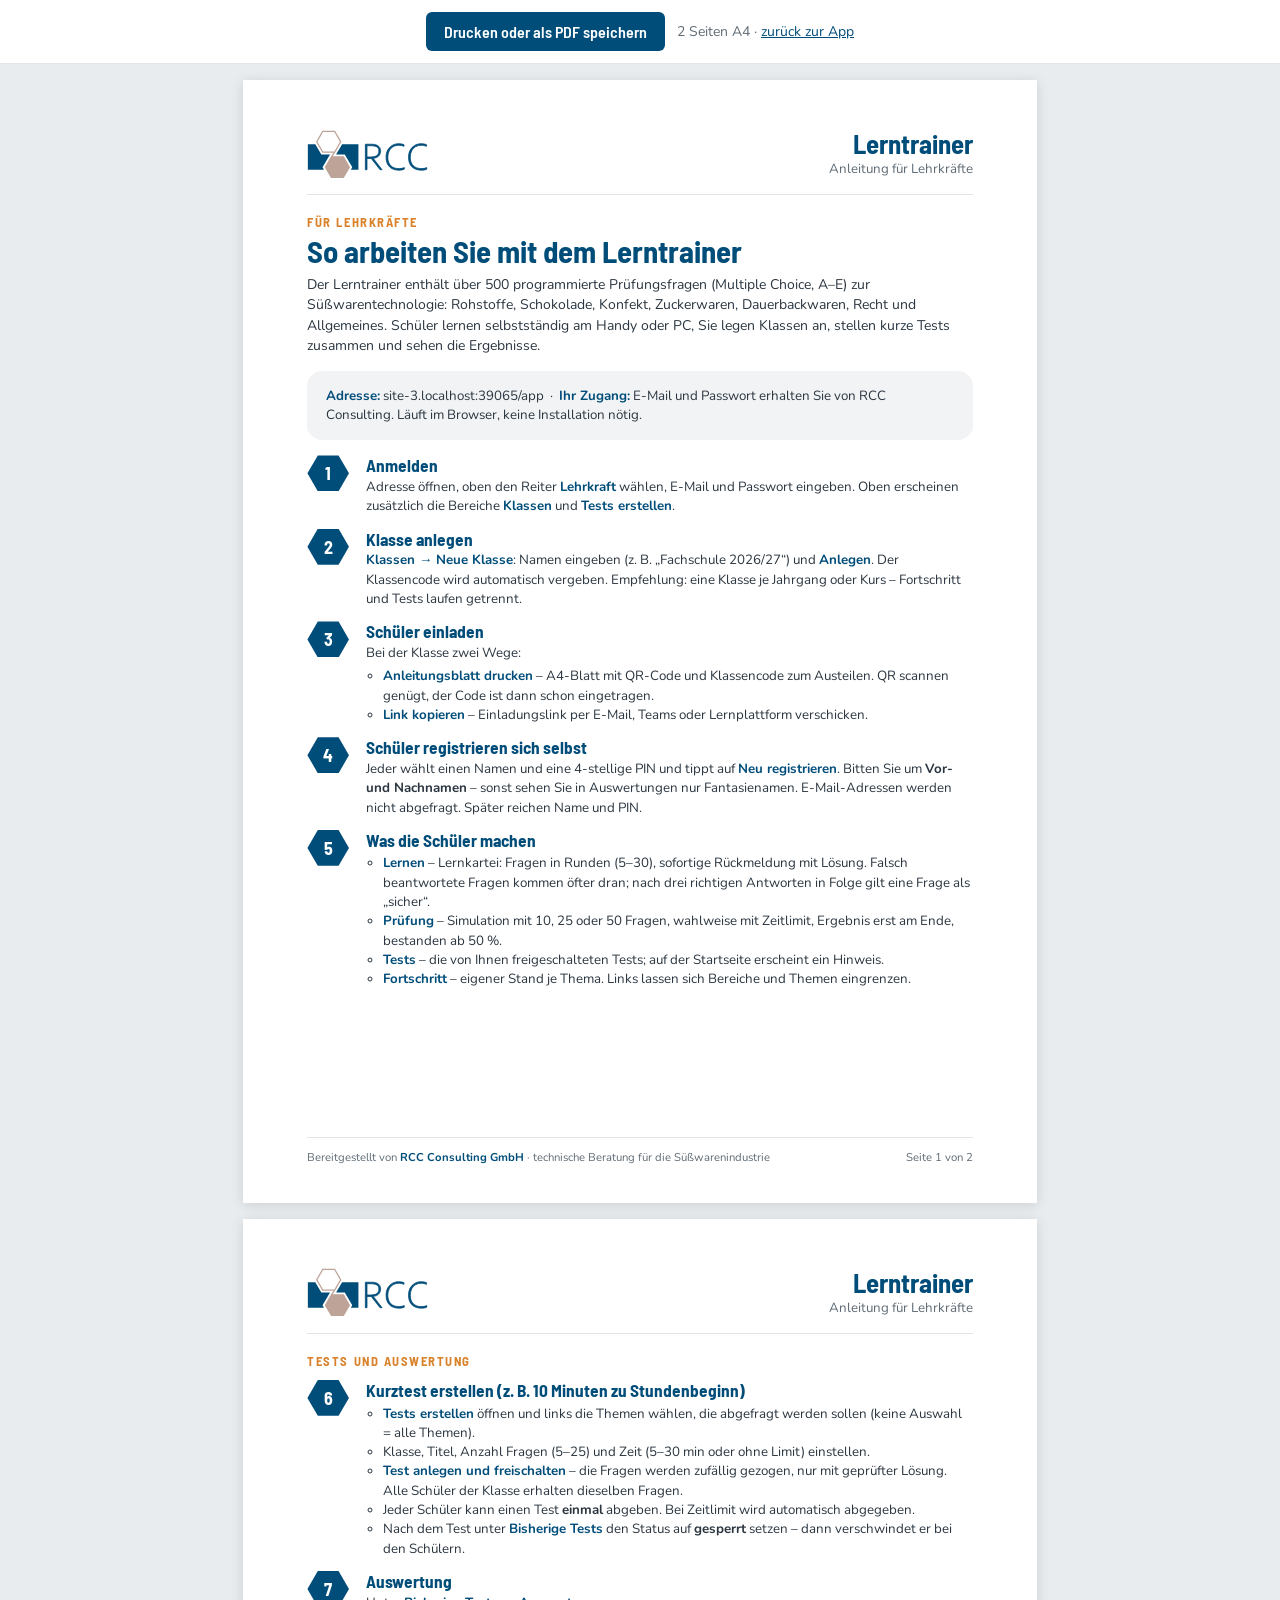
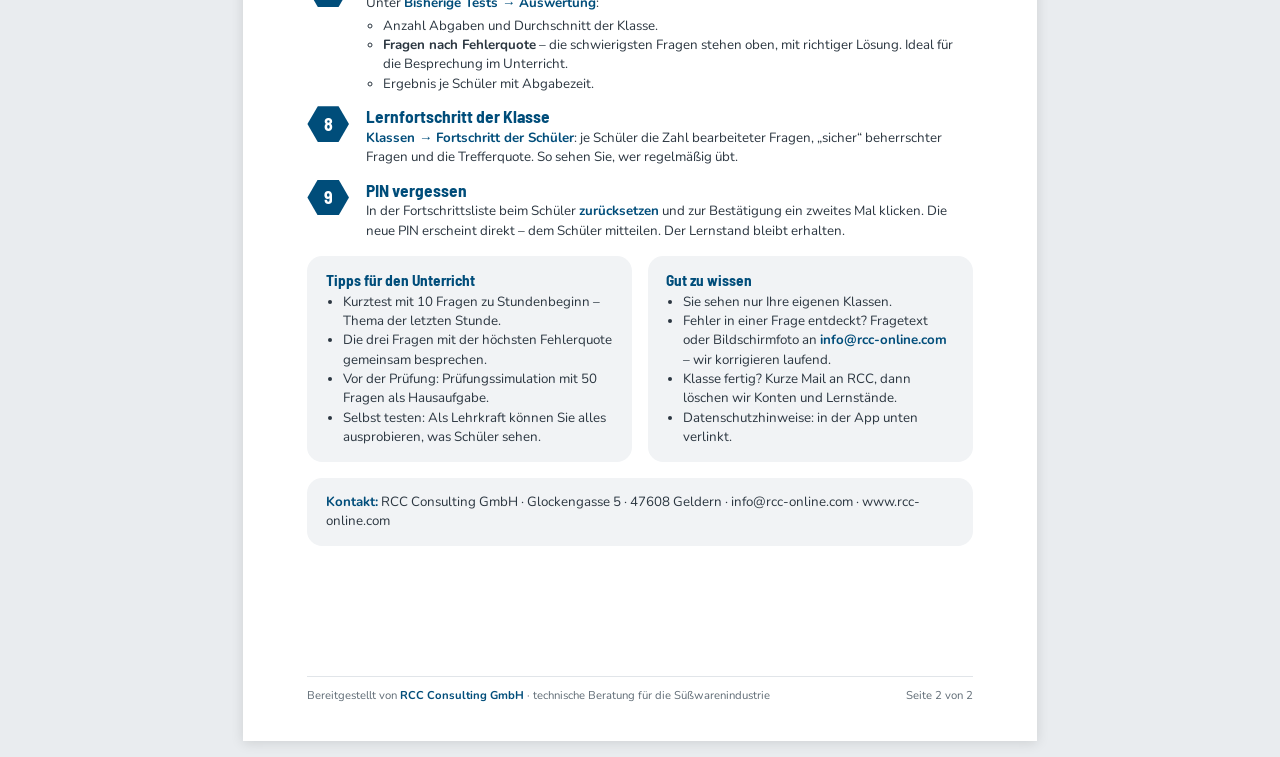
==== app/anleitung-lehrkraft.html @ 4f7cea89 "0.5.2: Anleitung für Lehrkräfte (2 Seiten A4, druckbar), Link unter Klassen Co-Authored-By: Claude O" ====
<!doctype html>
<html lang="de">
<head>
<meta charset="utf-8">
<meta name="viewport" content="width=device-width,initial-scale=1">
<title>Anleitung für Lehrkräfte – RCC Lerntrainer</title>
<style>
@font-face{font-family:"Barlow Semi Condensed";src:url(fonts/BarlowSemiCondensed-SemiBold.woff2) format("woff2");font-weight:600}
@font-face{font-family:"Barlow Semi Condensed";src:url(fonts/BarlowSemiCondensed-Bold.woff2) format("woff2");font-weight:700}
@font-face{font-family:"Nunito";src:url(fonts/Nunito-VariableFont_wght.woff2) format("woff2");font-weight:200 1000}
:root{--navy:#004D7A;--karamell:#D9822B;--anthrazit:#2B3640;--grau:#5F6B75;--hell:#F1F3F5;--linie:#E1E5E9;--head:"Barlow Semi Condensed","Arial Narrow",Arial,sans-serif;--body:"Nunito",Arial,sans-serif}
*{box-sizing:border-box}
html,body{margin:0;background:#E9ECEF;color:var(--anthrazit);font-family:var(--body);-webkit-print-color-adjust:exact;print-color-adjust:exact}
.leiste{position:sticky;top:0;z-index:2;display:flex;gap:12px;align-items:center;justify-content:center;flex-wrap:wrap;padding:12px 16px;background:#fff;border-bottom:1px solid var(--linie);font-size:14px;color:var(--grau)}
.leiste button{font:600 16px var(--head);background:var(--navy);color:#fff;border:0;border-radius:6px;padding:10px 18px;cursor:pointer}
.leiste a{color:var(--navy)}
.seite{width:210mm;height:297mm;margin:16px auto;background:#fff;padding:13mm 17mm 10mm;display:flex;flex-direction:column;box-shadow:0 2px 12px rgba(0,0,0,.12);overflow:hidden}
.kopf{display:flex;align-items:center;justify-content:space-between;border-bottom:1px solid var(--linie);padding-bottom:4mm}
.kopf img{height:13mm}
.kopf .titel{text-align:right}
.kopf .titel b{display:block;font:700 20pt/1.05 var(--head);color:var(--navy)}
.kopf .titel span{font-size:10pt;color:var(--grau)}
.eyebrow{font:700 9.5pt var(--head);letter-spacing:.12em;text-transform:uppercase;color:var(--karamell);margin:5mm 0 1mm}
h1{font:700 23pt/1.1 var(--head);color:var(--navy);margin:0 0 2mm}
.lead{font-size:10.5pt;line-height:1.45;margin:0 0 4mm}
.box{background:var(--hell);border-radius:4mm;padding:4mm 5mm;font-size:10pt;line-height:1.45;margin-bottom:4mm}
.box b{color:var(--navy)}
.schritte{list-style:none;margin:0;padding:0;display:grid;gap:3.2mm}
.schritte li{display:grid;grid-template-columns:11mm 1fr;gap:4.5mm;align-items:start}
.hex{width:11mm;height:9.5mm;background:var(--navy);color:#fff;display:grid;place-items:center;font:700 13.5pt var(--head);clip-path:polygon(25% 0,75% 0,100% 50%,75% 100%,25% 100%,0 50%)}
.hex.k{background:var(--karamell)}
.schritte h2{font:700 13pt/1.2 var(--head);color:var(--navy);margin:0 0 .5mm}
.schritte p{margin:0;font-size:10pt;line-height:1.45}
.schritte ul{margin:1mm 0 0;padding-left:4.5mm;font-size:10pt;line-height:1.45}
.schritte li li{display:list-item}
.pfad{font-weight:700;color:var(--navy)}
.zwei{display:grid;grid-template-columns:1fr 1fr;gap:4mm;margin-top:4mm}
.zwei .box{margin:0}
.zwei h3{font:700 11.5pt var(--head);color:var(--navy);margin:0 0 1mm}
.zwei ul{margin:0;padding-left:4.5mm}
.fuss{margin-top:auto;padding-top:3mm;border-top:1px solid var(--linie);display:flex;justify-content:space-between;font-size:8.5pt;color:var(--grau)}
.fuss b{color:var(--navy)}
@page{size:A4;margin:0}
@media print{html,body{background:#fff}.leiste{display:none}.seite{margin:0;box-shadow:none;height:296mm;break-after:page}.seite:last-child{break-after:auto}}
</style>
</head>
<body>
<div class="leiste"><button onclick="window.print()">Drucken oder als PDF speichern</button><span>2 Seiten A4 · <a href="./">zurück zur App</a></span></div>

<div class="seite">
  <div class="kopf"><img src="assets/logo-rcc.svg" alt="RCC Consulting GmbH"><div class="titel"><b>Lerntrainer</b><span>Anleitung für Lehrkräfte</span></div></div>
  <p class="eyebrow">Für Lehrkräfte</p>
  <h1>So arbeiten Sie mit dem Lerntrainer</h1>
  <p class="lead">Der Lerntrainer enthält über 500 programmierte Prüfungsfragen (Multiple Choice, A–E) zur Süßwarentechnologie: Rohstoffe, Schokolade, Konfekt, Zuckerwaren, Dauerbackwaren, Recht und Allgemeines. Schüler lernen selbstständig am Handy oder PC, Sie legen Klassen an, stellen kurze Tests zusammen und sehen die Ergebnisse.</p>
  <div class="box"><b>Adresse:</b> <span class="adresse"></span> &nbsp;·&nbsp; <b>Ihr Zugang:</b> E-Mail und Passwort erhalten Sie von RCC Consulting. Läuft im Browser, keine Installation nötig.</div>
  <ol class="schritte">
    <li><span class="hex">1</span><div><h2>Anmelden</h2><p>Adresse öffnen, oben den Reiter <span class="pfad">Lehrkraft</span> wählen, E-Mail und Passwort eingeben. Oben erscheinen zusätzlich die Bereiche <span class="pfad">Klassen</span> und <span class="pfad">Tests erstellen</span>.</p></div></li>
    <li><span class="hex">2</span><div><h2>Klasse anlegen</h2><p><span class="pfad">Klassen → Neue Klasse</span>: Namen eingeben (z. B. „Fachschule 2026/27“) und <span class="pfad">Anlegen</span>. Der Klassencode wird automatisch vergeben. Empfehlung: eine Klasse je Jahrgang oder Kurs – Fortschritt und Tests laufen getrennt.</p></div></li>
    <li><span class="hex">3</span><div><h2>Schüler einladen</h2><p>Bei der Klasse zwei Wege:</p><ul><li><span class="pfad">Anleitungsblatt drucken</span> – A4-Blatt mit QR-Code und Klassencode zum Austeilen. QR scannen genügt, der Code ist dann schon eingetragen.</li><li><span class="pfad">Link kopieren</span> – Einladungslink per E-Mail, Teams oder Lernplattform verschicken.</li></ul></div></li>
    <li><span class="hex">4</span><div><h2>Schüler registrieren sich selbst</h2><p>Jeder wählt einen Namen und eine 4-stellige PIN und tippt auf <span class="pfad">Neu registrieren</span>. Bitten Sie um <b>Vor- und Nachnamen</b> – sonst sehen Sie in Auswertungen nur Fantasienamen. E-Mail-Adressen werden nicht abgefragt. Später reichen Name und PIN.</p></div></li>
    <li><span class="hex">5</span><div><h2>Was die Schüler machen</h2><ul>
      <li><span class="pfad">Lernen</span> – Lernkartei: Fragen in Runden (5–30), sofortige Rückmeldung mit Lösung. Falsch beantwortete Fragen kommen öfter dran; nach drei richtigen Antworten in Folge gilt eine Frage als „sicher“.</li>
      <li><span class="pfad">Prüfung</span> – Simulation mit 10, 25 oder 50 Fragen, wahlweise mit Zeitlimit, Ergebnis erst am Ende, bestanden ab 50 %.</li>
      <li><span class="pfad">Tests</span> – die von Ihnen freigeschalteten Tests; auf der Startseite erscheint ein Hinweis.</li>
      <li><span class="pfad">Fortschritt</span> – eigener Stand je Thema. Links lassen sich Bereiche und Themen eingrenzen.</li></ul></div></li>
  </ol>
  <div class="fuss"><span>Bereitgestellt von <b>RCC Consulting GmbH</b> · technische Beratung für die Süßwarenindustrie</span><span>Seite 1 von 2</span></div>
</div>

<div class="seite">
  <div class="kopf"><img src="assets/logo-rcc.svg" alt="RCC Consulting GmbH"><div class="titel"><b>Lerntrainer</b><span>Anleitung für Lehrkräfte</span></div></div>
  <p class="eyebrow">Tests und Auswertung</p>
  <ol class="schritte" start="6" style="margin-top:2mm">
    <li><span class="hex">6</span><div><h2>Kurztest erstellen (z. B. 10 Minuten zu Stundenbeginn)</h2><ul>
      <li><span class="pfad">Tests erstellen</span> öffnen und links die Themen wählen, die abgefragt werden sollen (keine Auswahl = alle Themen).</li>
      <li>Klasse, Titel, Anzahl Fragen (5–25) und Zeit (5–30 min oder ohne Limit) einstellen.</li>
      <li><span class="pfad">Test anlegen und freischalten</span> – die Fragen werden zufällig gezogen, nur mit geprüfter Lösung. Alle Schüler der Klasse erhalten dieselben Fragen.</li>
      <li>Jeder Schüler kann einen Test <b>einmal</b> abgeben. Bei Zeitlimit wird automatisch abgegeben.</li>
      <li>Nach dem Test unter <span class="pfad">Bisherige Tests</span> den Status auf <b>gesperrt</b> setzen – dann verschwindet er bei den Schülern.</li></ul></div></li>
    <li><span class="hex">7</span><div><h2>Auswertung</h2><p>Unter <span class="pfad">Bisherige Tests → Auswertung</span>:</p><ul>
      <li>Anzahl Abgaben und Durchschnitt der Klasse.</li>
      <li><b>Fragen nach Fehlerquote</b> – die schwierigsten Fragen stehen oben, mit richtiger Lösung. Ideal für die Besprechung im Unterricht.</li>
      <li>Ergebnis je Schüler mit Abgabezeit.</li></ul></div></li>
    <li><span class="hex">8</span><div><h2>Lernfortschritt der Klasse</h2><p><span class="pfad">Klassen → Fortschritt der Schüler</span>: je Schüler die Zahl bearbeiteter Fragen, „sicher“ beherrschter Fragen und die Trefferquote. So sehen Sie, wer regelmäßig übt.</p></div></li>
    <li><span class="hex">9</span><div><h2>PIN vergessen</h2><p>In der Fortschrittsliste beim Schüler <span class="pfad">zurücksetzen</span> und zur Bestätigung ein zweites Mal klicken. Die neue PIN erscheint direkt – dem Schüler mitteilen. Der Lernstand bleibt erhalten.</p></div></li>
  </ol>
  <div class="zwei">
    <div class="box"><h3>Tipps für den Unterricht</h3><ul>
      <li>Kurztest mit 10 Fragen zu Stundenbeginn – Thema der letzten Stunde.</li>
      <li>Die drei Fragen mit der höchsten Fehlerquote gemeinsam besprechen.</li>
      <li>Vor der Prüfung: Prüfungssimulation mit 50 Fragen als Hausaufgabe.</li>
      <li>Selbst testen: Als Lehrkraft können Sie alles ausprobieren, was Schüler sehen.</li></ul></div>
    <div class="box"><h3>Gut zu wissen</h3><ul>
      <li>Sie sehen nur Ihre eigenen Klassen.</li>
      <li>Fehler in einer Frage entdeckt? Fragetext oder Bildschirmfoto an <b>info@rcc-online.com</b> – wir korrigieren laufend.</li>
      <li>Klasse fertig? Kurze Mail an RCC, dann löschen wir Konten und Lernstände.</li>
      <li>Datenschutzhinweise: in der App unten verlinkt.</li></ul></div>
  </div>
  <div class="box" style="margin-top:4mm"><b>Kontakt:</b> RCC Consulting GmbH · Glockengasse 5 · 47608 Geldern · info@rcc-online.com · www.rcc-online.com</div>
  <div class="fuss"><span>Bereitgestellt von <b>RCC Consulting GmbH</b> · technische Beratung für die Süßwarenindustrie</span><span>Seite 2 von 2</span></div>
</div>
<script>document.querySelectorAll('.adresse').forEach(e => e.textContent = new URL('./', location.href).href.replace(/^https?:\/\//, '').replace(/\/$/, ''));</script>
</body>
</html>
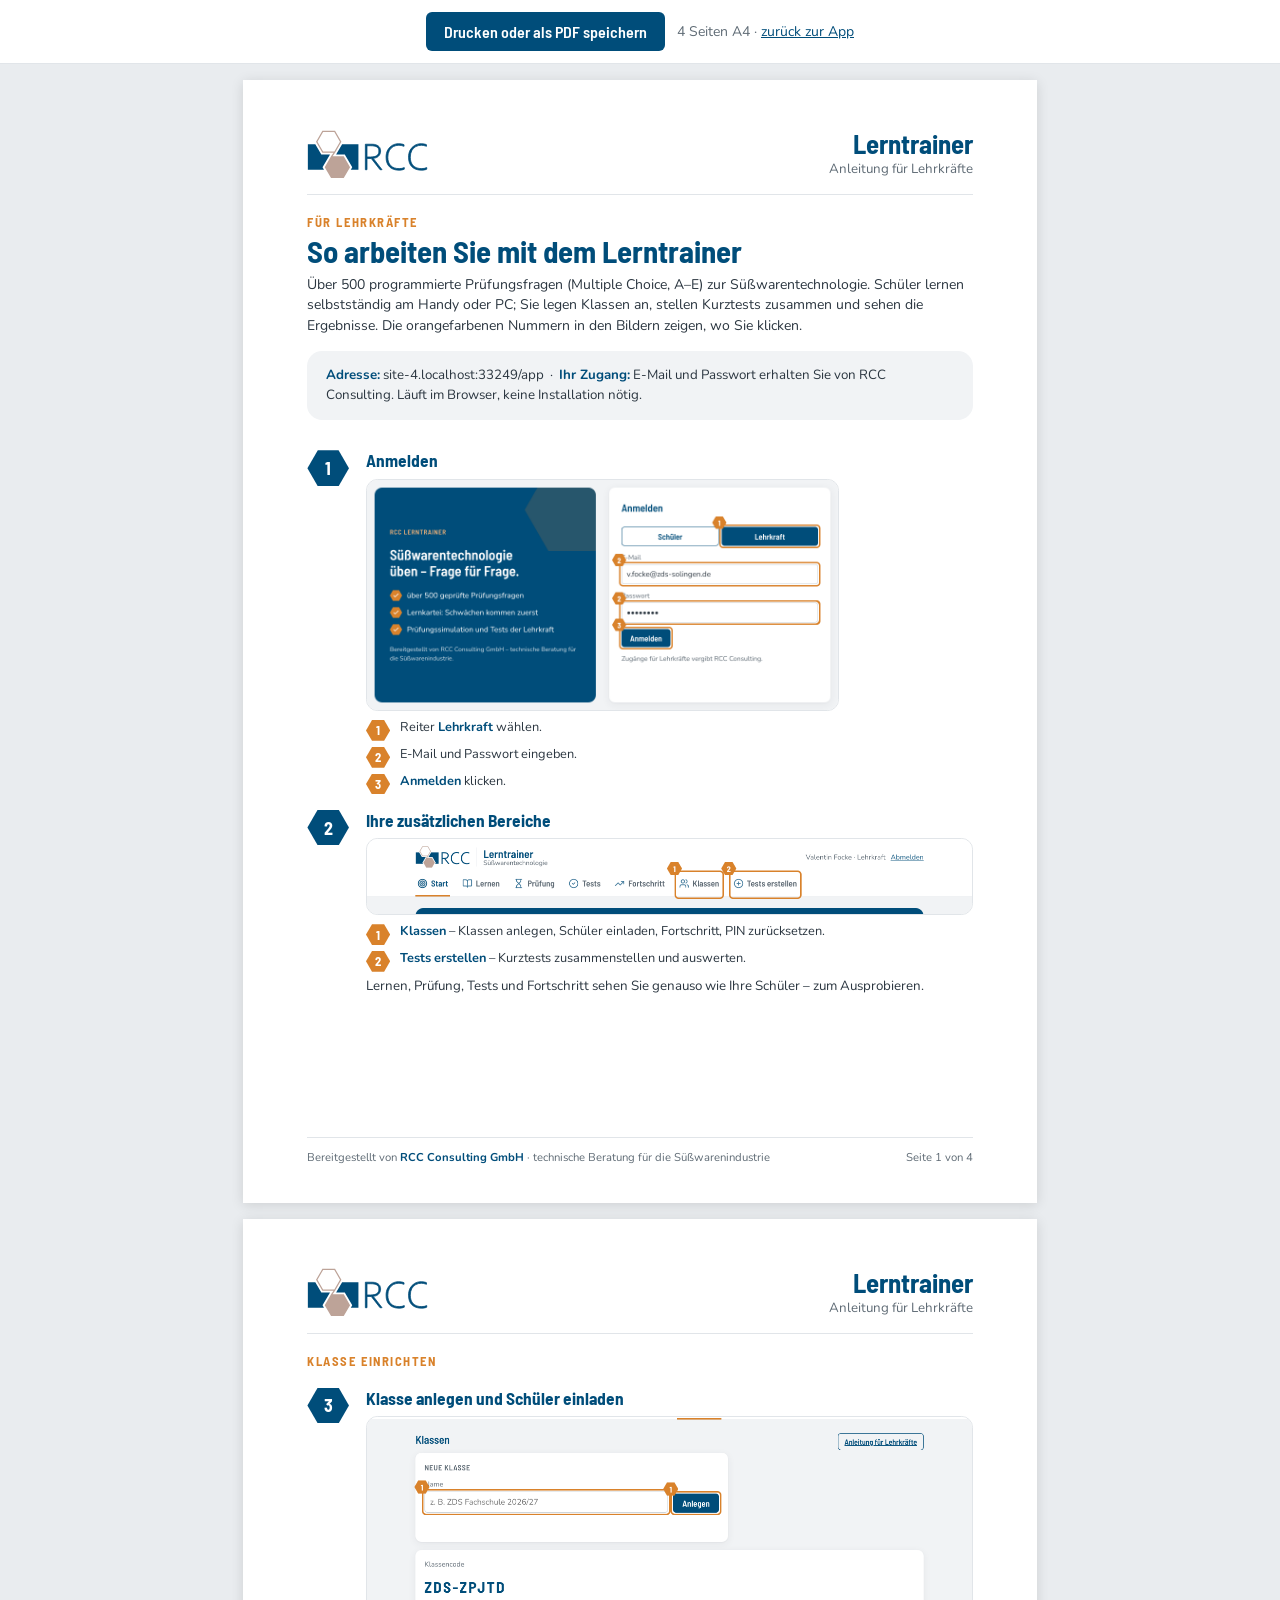
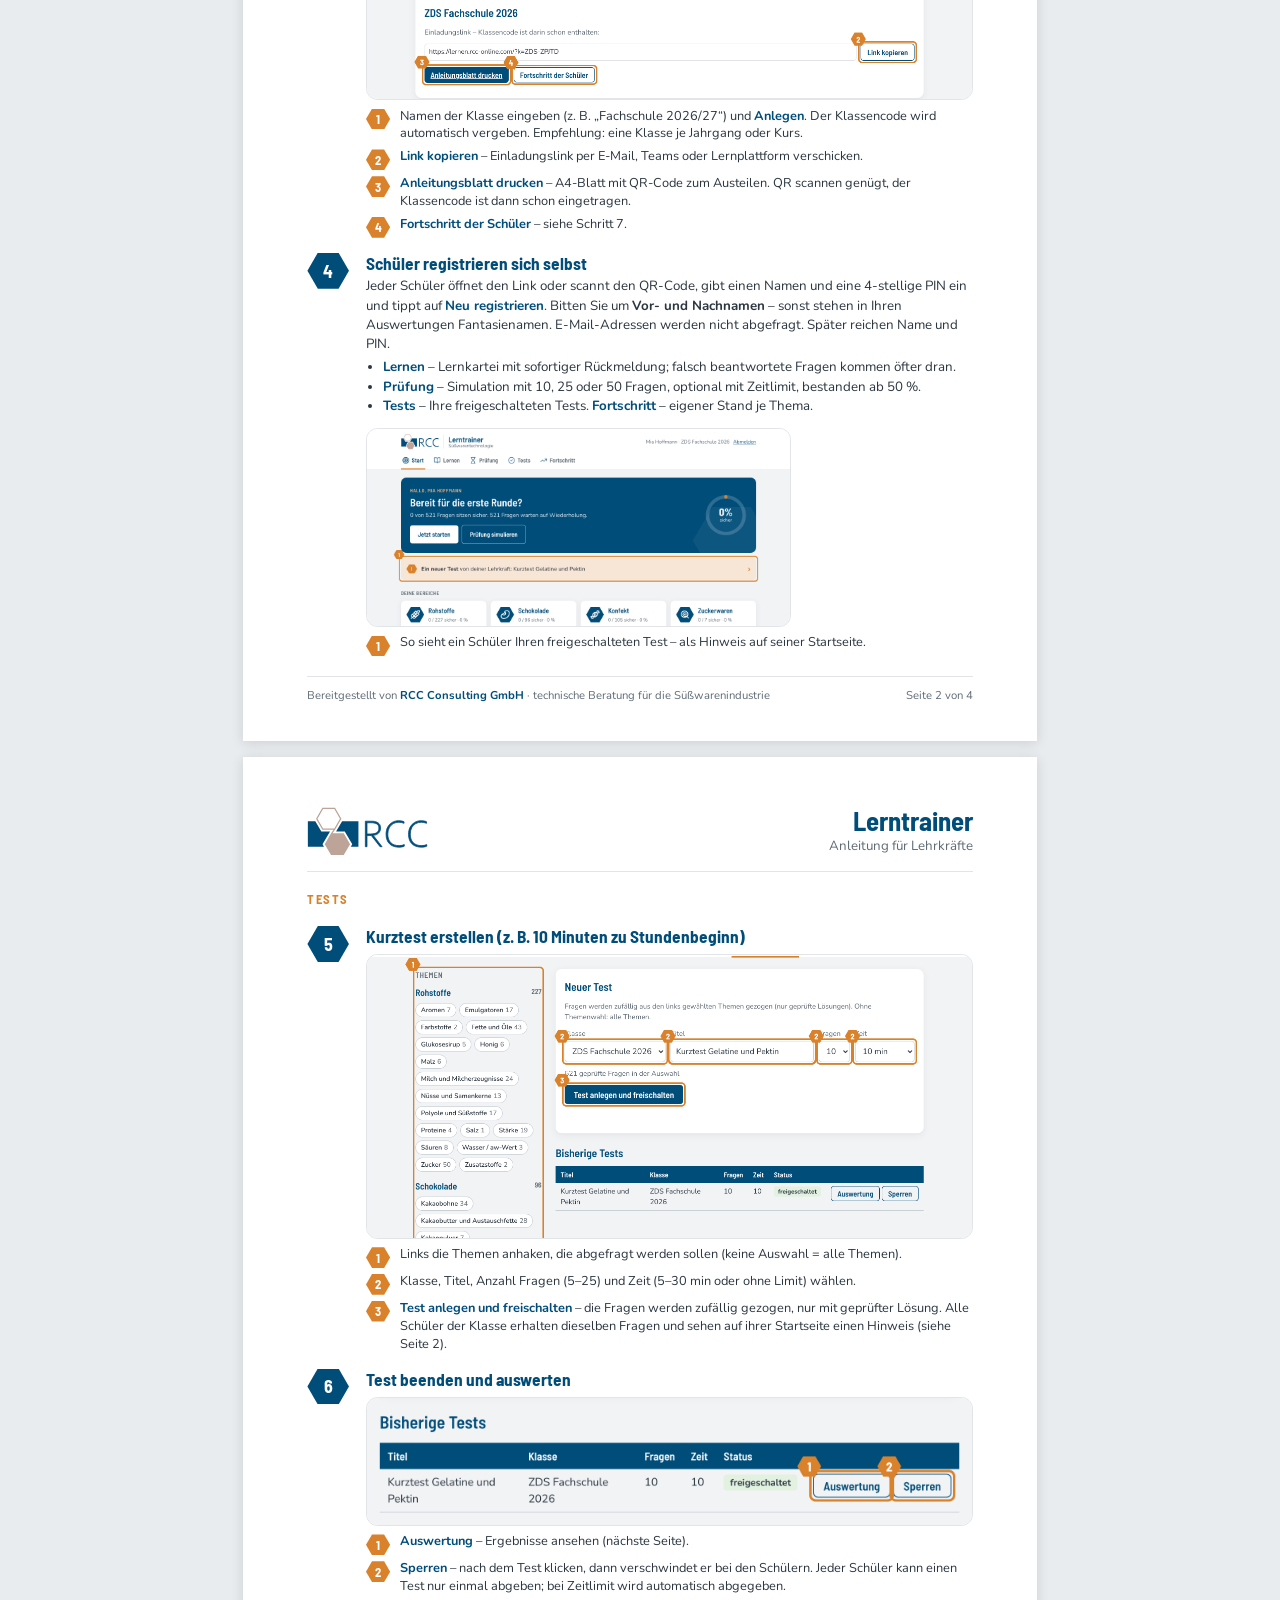
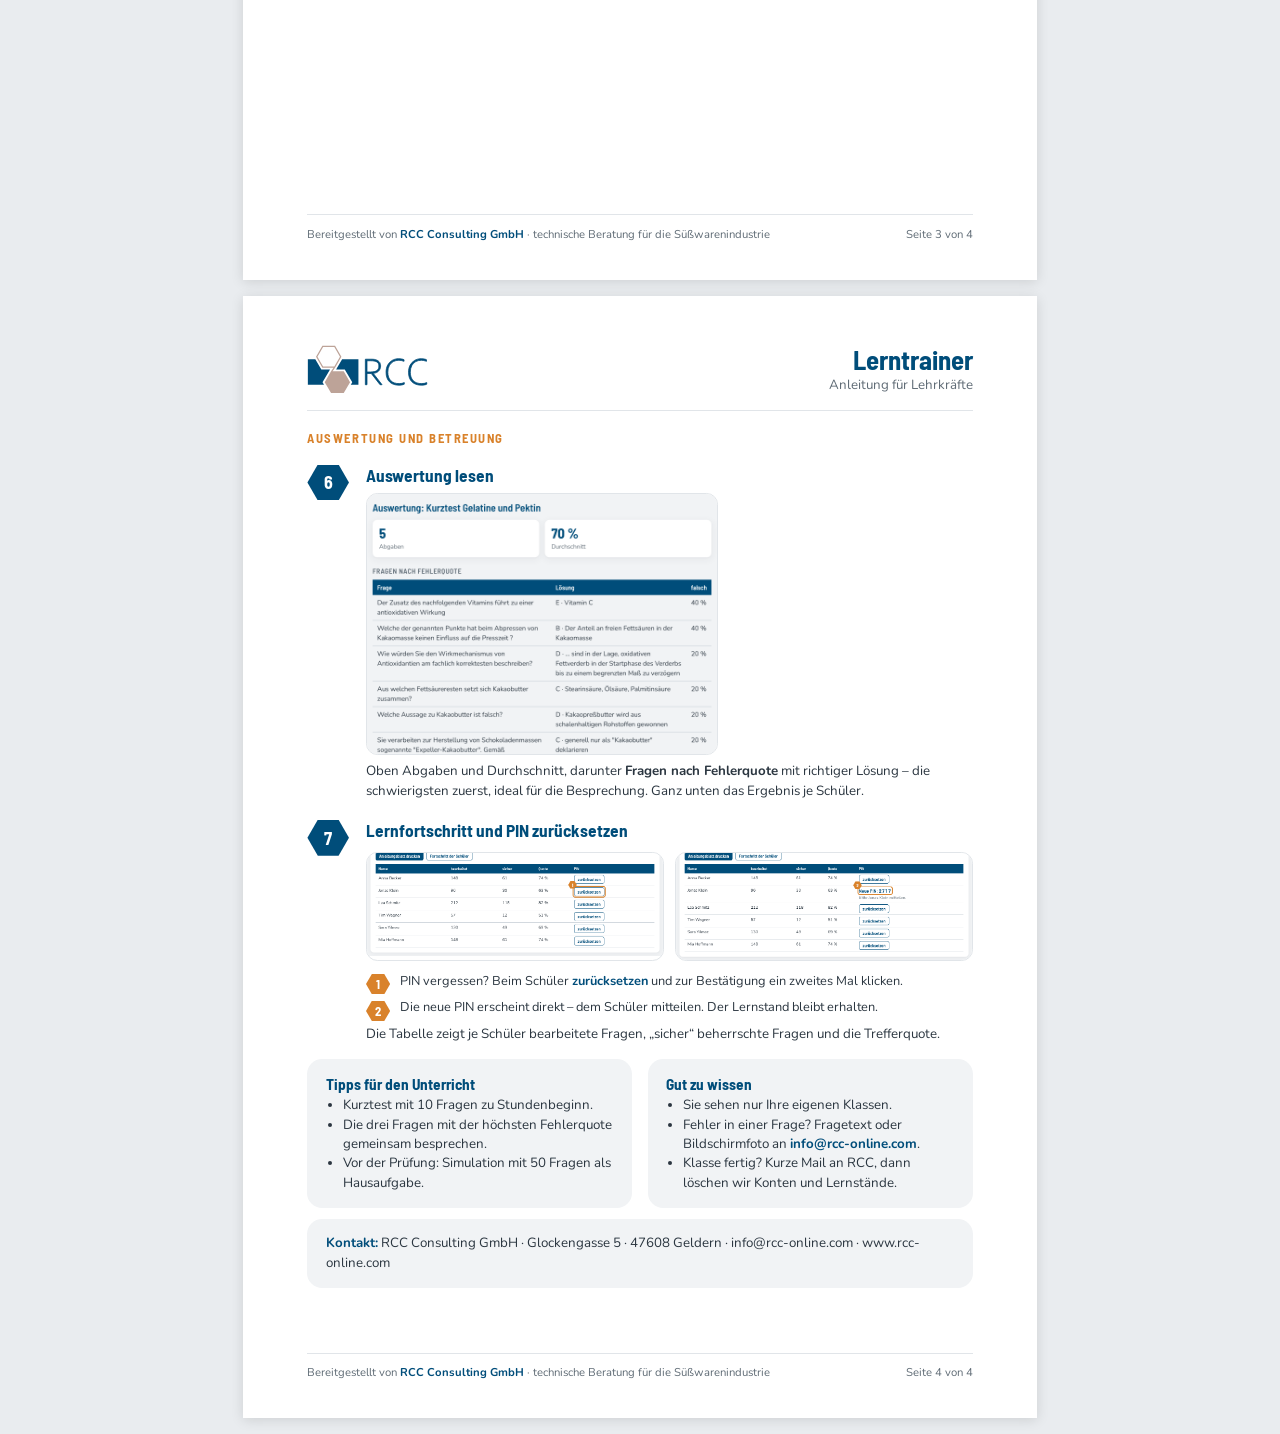
==== commit 8362e84a: "0.5.3: Anleitung für Lehrkräfte mit markierten Bildschirmfotos (4 Seiten) Co-Authored-By: Claude Opu" ====
--- a/app/anleitung-lehrkraft.html
+++ b/app/anleitung-lehrkraft.html
@@ -42,63 +42,48 @@
 .fuss b{color:var(--navy)}
 @page{size:A4;margin:0}
 @media print{html,body{background:#fff}.leiste{display:none}.seite{margin:0;box-shadow:none;height:296mm;break-after:page}.seite:last-child{break-after:auto}}
+.bild{margin:2mm 0 2mm;border:1px solid var(--linie);border-radius:3mm;overflow:hidden;line-height:0}
+.bild img{width:100%;display:block}
+.bild.halb{width:78%}
+.leg{list-style:none;margin:1mm 0 0;padding:0;display:grid;gap:1.3mm;font-size:9.6pt;line-height:1.4}
+.leg li{display:grid;grid-template-columns:7mm 1fr;gap:2mm;align-items:start}
+.nr{width:6.4mm;height:5.5mm;background:var(--karamell);color:#fff;display:grid;place-items:center;font:700 9.5pt var(--head);clip-path:polygon(25% 0,75% 0,100% 50%,75% 100%,25% 100%,0 50%);margin-top:.3mm}
+.abschn{display:grid;grid-template-columns:11mm 1fr;gap:4.5mm;align-items:start;margin-top:4mm}
+.abschn h2{font:700 13pt/1.2 var(--head);color:var(--navy);margin:0 0 1mm}
+.abschn p{margin:0 0 1mm;font-size:10pt;line-height:1.45}
+.abschn ul{margin:1mm 0 0;padding-left:4.5mm;font-size:10pt;line-height:1.45}
 </style>
 </head>
 <body>
-<div class="leiste"><button onclick="window.print()">Drucken oder als PDF speichern</button><span>2 Seiten A4 · <a href="./">zurück zur App</a></span></div>
-
-<div class="seite">
-  <div class="kopf"><img src="assets/logo-rcc.svg" alt="RCC Consulting GmbH"><div class="titel"><b>Lerntrainer</b><span>Anleitung für Lehrkräfte</span></div></div>
+<div class="leiste"><button onclick="window.print()">Drucken oder als PDF speichern</button><span>4 Seiten A4 · <a href="./">zurück zur App</a></span></div>
+<div class="seite"><div class="kopf"><img src="assets/logo-rcc.svg" alt="RCC Consulting GmbH"><div class="titel"><b>Lerntrainer</b><span>Anleitung für Lehrkräfte</span></div></div>
   <p class="eyebrow">Für Lehrkräfte</p>
   <h1>So arbeiten Sie mit dem Lerntrainer</h1>
-  <p class="lead">Der Lerntrainer enthält über 500 programmierte Prüfungsfragen (Multiple Choice, A–E) zur Süßwarentechnologie: Rohstoffe, Schokolade, Konfekt, Zuckerwaren, Dauerbackwaren, Recht und Allgemeines. Schüler lernen selbstständig am Handy oder PC, Sie legen Klassen an, stellen kurze Tests zusammen und sehen die Ergebnisse.</p>
+  <p class="lead">Über 500 programmierte Prüfungsfragen (Multiple Choice, A–E) zur Süßwarentechnologie. Schüler lernen selbstständig am Handy oder PC; Sie legen Klassen an, stellen Kurztests zusammen und sehen die Ergebnisse. Die orangefarbenen Nummern in den Bildern zeigen, wo Sie klicken.</p>
   <div class="box"><b>Adresse:</b> <span class="adresse"></span> &nbsp;·&nbsp; <b>Ihr Zugang:</b> E-Mail und Passwort erhalten Sie von RCC Consulting. Läuft im Browser, keine Installation nötig.</div>
-  <ol class="schritte">
-    <li><span class="hex">1</span><div><h2>Anmelden</h2><p>Adresse öffnen, oben den Reiter <span class="pfad">Lehrkraft</span> wählen, E-Mail und Passwort eingeben. Oben erscheinen zusätzlich die Bereiche <span class="pfad">Klassen</span> und <span class="pfad">Tests erstellen</span>.</p></div></li>
-    <li><span class="hex">2</span><div><h2>Klasse anlegen</h2><p><span class="pfad">Klassen → Neue Klasse</span>: Namen eingeben (z. B. „Fachschule 2026/27“) und <span class="pfad">Anlegen</span>. Der Klassencode wird automatisch vergeben. Empfehlung: eine Klasse je Jahrgang oder Kurs – Fortschritt und Tests laufen getrennt.</p></div></li>
-    <li><span class="hex">3</span><div><h2>Schüler einladen</h2><p>Bei der Klasse zwei Wege:</p><ul><li><span class="pfad">Anleitungsblatt drucken</span> – A4-Blatt mit QR-Code und Klassencode zum Austeilen. QR scannen genügt, der Code ist dann schon eingetragen.</li><li><span class="pfad">Link kopieren</span> – Einladungslink per E-Mail, Teams oder Lernplattform verschicken.</li></ul></div></li>
-    <li><span class="hex">4</span><div><h2>Schüler registrieren sich selbst</h2><p>Jeder wählt einen Namen und eine 4-stellige PIN und tippt auf <span class="pfad">Neu registrieren</span>. Bitten Sie um <b>Vor- und Nachnamen</b> – sonst sehen Sie in Auswertungen nur Fantasienamen. E-Mail-Adressen werden nicht abgefragt. Später reichen Name und PIN.</p></div></li>
-    <li><span class="hex">5</span><div><h2>Was die Schüler machen</h2><ul>
-      <li><span class="pfad">Lernen</span> – Lernkartei: Fragen in Runden (5–30), sofortige Rückmeldung mit Lösung. Falsch beantwortete Fragen kommen öfter dran; nach drei richtigen Antworten in Folge gilt eine Frage als „sicher“.</li>
-      <li><span class="pfad">Prüfung</span> – Simulation mit 10, 25 oder 50 Fragen, wahlweise mit Zeitlimit, Ergebnis erst am Ende, bestanden ab 50 %.</li>
-      <li><span class="pfad">Tests</span> – die von Ihnen freigeschalteten Tests; auf der Startseite erscheint ein Hinweis.</li>
-      <li><span class="pfad">Fortschritt</span> – eigener Stand je Thema. Links lassen sich Bereiche und Themen eingrenzen.</li></ul></div></li>
-  </ol>
-  <div class="fuss"><span>Bereitgestellt von <b>RCC Consulting GmbH</b> · technische Beratung für die Süßwarenindustrie</span><span>Seite 1 von 2</span></div>
-</div>
-
-<div class="seite">
-  <div class="kopf"><img src="assets/logo-rcc.svg" alt="RCC Consulting GmbH"><div class="titel"><b>Lerntrainer</b><span>Anleitung für Lehrkräfte</span></div></div>
-  <p class="eyebrow">Tests und Auswertung</p>
-  <ol class="schritte" start="6" style="margin-top:2mm">
-    <li><span class="hex">6</span><div><h2>Kurztest erstellen (z. B. 10 Minuten zu Stundenbeginn)</h2><ul>
-      <li><span class="pfad">Tests erstellen</span> öffnen und links die Themen wählen, die abgefragt werden sollen (keine Auswahl = alle Themen).</li>
-      <li>Klasse, Titel, Anzahl Fragen (5–25) und Zeit (5–30 min oder ohne Limit) einstellen.</li>
-      <li><span class="pfad">Test anlegen und freischalten</span> – die Fragen werden zufällig gezogen, nur mit geprüfter Lösung. Alle Schüler der Klasse erhalten dieselben Fragen.</li>
-      <li>Jeder Schüler kann einen Test <b>einmal</b> abgeben. Bei Zeitlimit wird automatisch abgegeben.</li>
-      <li>Nach dem Test unter <span class="pfad">Bisherige Tests</span> den Status auf <b>gesperrt</b> setzen – dann verschwindet er bei den Schülern.</li></ul></div></li>
-    <li><span class="hex">7</span><div><h2>Auswertung</h2><p>Unter <span class="pfad">Bisherige Tests → Auswertung</span>:</p><ul>
-      <li>Anzahl Abgaben und Durchschnitt der Klasse.</li>
-      <li><b>Fragen nach Fehlerquote</b> – die schwierigsten Fragen stehen oben, mit richtiger Lösung. Ideal für die Besprechung im Unterricht.</li>
-      <li>Ergebnis je Schüler mit Abgabezeit.</li></ul></div></li>
-    <li><span class="hex">8</span><div><h2>Lernfortschritt der Klasse</h2><p><span class="pfad">Klassen → Fortschritt der Schüler</span>: je Schüler die Zahl bearbeiteter Fragen, „sicher“ beherrschter Fragen und die Trefferquote. So sehen Sie, wer regelmäßig übt.</p></div></li>
-    <li><span class="hex">9</span><div><h2>PIN vergessen</h2><p>In der Fortschrittsliste beim Schüler <span class="pfad">zurücksetzen</span> und zur Bestätigung ein zweites Mal klicken. Die neue PIN erscheint direkt – dem Schüler mitteilen. Der Lernstand bleibt erhalten.</p></div></li>
-  </ol>
-  <div class="zwei">
-    <div class="box"><h3>Tipps für den Unterricht</h3><ul>
-      <li>Kurztest mit 10 Fragen zu Stundenbeginn – Thema der letzten Stunde.</li>
-      <li>Die drei Fragen mit der höchsten Fehlerquote gemeinsam besprechen.</li>
-      <li>Vor der Prüfung: Prüfungssimulation mit 50 Fragen als Hausaufgabe.</li>
-      <li>Selbst testen: Als Lehrkraft können Sie alles ausprobieren, was Schüler sehen.</li></ul></div>
-    <div class="box"><h3>Gut zu wissen</h3><ul>
-      <li>Sie sehen nur Ihre eigenen Klassen.</li>
-      <li>Fehler in einer Frage entdeckt? Fragetext oder Bildschirmfoto an <b>info@rcc-online.com</b> – wir korrigieren laufend.</li>
-      <li>Klasse fertig? Kurze Mail an RCC, dann löschen wir Konten und Lernstände.</li>
-      <li>Datenschutzhinweise: in der App unten verlinkt.</li></ul></div>
+  <div class="abschn"><span class="hex">1</span><div><h2>Anmelden</h2><div class="bild halb"><img src="anleitung/01-anmelden.png" alt=""></div><ol class="leg"><li><span class="nr">1</span><span>Reiter <span class="pfad">Lehrkraft</span> wählen.</span></li><li><span class="nr">2</span><span>E-Mail und Passwort eingeben.</span></li><li><span class="nr">3</span><span><span class="pfad">Anmelden</span> klicken.</span></li></ol></div></div>
+  <div class="abschn"><span class="hex">2</span><div><h2>Ihre zusätzlichen Bereiche</h2><div class="bild "><img src="anleitung/02-navigation.png" alt=""></div><ol class="leg"><li><span class="nr">1</span><span><span class="pfad">Klassen</span> – Klassen anlegen, Schüler einladen, Fortschritt, PIN zurücksetzen.</span></li><li><span class="nr">2</span><span><span class="pfad">Tests erstellen</span> – Kurztests zusammenstellen und auswerten.</span></li></ol><p style="margin-top:1.5mm">Lernen, Prüfung, Tests und Fortschritt sehen Sie genauso wie Ihre Schüler – zum Ausprobieren.</p></div></div>
+  <div class="fuss"><span>Bereitgestellt von <b>RCC Consulting GmbH</b> · technische Beratung für die Süßwarenindustrie</span><span>Seite 1 von 4</span></div></div>
+<div class="seite"><div class="kopf"><img src="assets/logo-rcc.svg" alt="RCC Consulting GmbH"><div class="titel"><b>Lerntrainer</b><span>Anleitung für Lehrkräfte</span></div></div>
+  <p class="eyebrow">Klasse einrichten</p>
+  <div class="abschn"><span class="hex">3</span><div><h2>Klasse anlegen und Schüler einladen</h2><div class="bild "><img src="anleitung/03-klassen.png" alt=""></div><ol class="leg"><li><span class="nr">1</span><span>Namen der Klasse eingeben (z. B. „Fachschule 2026/27“) und <span class="pfad">Anlegen</span>. Der Klassencode wird automatisch vergeben. Empfehlung: eine Klasse je Jahrgang oder Kurs.</span></li><li><span class="nr">2</span><span><span class="pfad">Link kopieren</span> – Einladungslink per E-Mail, Teams oder Lernplattform verschicken.</span></li><li><span class="nr">3</span><span><span class="pfad">Anleitungsblatt drucken</span> – A4-Blatt mit QR-Code zum Austeilen. QR scannen genügt, der Klassencode ist dann schon eingetragen.</span></li><li><span class="nr">4</span><span><span class="pfad">Fortschritt der Schüler</span> – siehe Schritt 7.</span></li></ol></div></div>
+  <div class="abschn"><span class="hex">4</span><div><h2>Schüler registrieren sich selbst</h2><p>Jeder Schüler öffnet den Link oder scannt den QR-Code, gibt einen Namen und eine 4-stellige PIN ein und tippt auf <span class="pfad">Neu registrieren</span>. Bitten Sie um <b>Vor- und Nachnamen</b> – sonst stehen in Ihren Auswertungen Fantasienamen. E-Mail-Adressen werden nicht abgefragt. Später reichen Name und PIN.</p><ul><li><span class="pfad">Lernen</span> – Lernkartei mit sofortiger Rückmeldung; falsch beantwortete Fragen kommen öfter dran.</li><li><span class="pfad">Prüfung</span> – Simulation mit 10, 25 oder 50 Fragen, optional mit Zeitlimit, bestanden ab 50 %.</li><li><span class="pfad">Tests</span> – Ihre freigeschalteten Tests. <span class="pfad">Fortschritt</span> – eigener Stand je Thema.</li></ul><div class="bild" style="width:70%;margin-top:3mm"><img src="anleitung/09-schueler-start.png" alt=""></div><ol class="leg"><li><span class="nr">1</span><span>So sieht ein Schüler Ihren freigeschalteten Test – als Hinweis auf seiner Startseite.</span></li></ol></div></div>
+  <div class="fuss"><span>Bereitgestellt von <b>RCC Consulting GmbH</b> · technische Beratung für die Süßwarenindustrie</span><span>Seite 2 von 4</span></div></div>
+<div class="seite"><div class="kopf"><img src="assets/logo-rcc.svg" alt="RCC Consulting GmbH"><div class="titel"><b>Lerntrainer</b><span>Anleitung für Lehrkräfte</span></div></div>
+  <p class="eyebrow">Tests</p>
+  <div class="abschn"><span class="hex">5</span><div><h2>Kurztest erstellen (z. B. 10 Minuten zu Stundenbeginn)</h2><div class="bild "><img src="anleitung/06-test-erstellen.png" alt=""></div><ol class="leg"><li><span class="nr">1</span><span>Links die Themen anhaken, die abgefragt werden sollen (keine Auswahl = alle Themen).</span></li><li><span class="nr">2</span><span>Klasse, Titel, Anzahl Fragen (5–25) und Zeit (5–30 min oder ohne Limit) wählen.</span></li><li><span class="nr">3</span><span><span class="pfad">Test anlegen und freischalten</span> – die Fragen werden zufällig gezogen, nur mit geprüfter Lösung. Alle Schüler der Klasse erhalten dieselben Fragen und sehen auf ihrer Startseite einen Hinweis (siehe Seite 2).</span></li></ol></div></div>
+  <div class="abschn"><span class="hex">6</span><div><h2>Test beenden und auswerten</h2><div class="bild "><img src="anleitung/07-tests-liste.png" alt=""></div><ol class="leg"><li><span class="nr">1</span><span><span class="pfad">Auswertung</span> – Ergebnisse ansehen (nächste Seite).</span></li><li><span class="nr">2</span><span><span class="pfad">Sperren</span> – nach dem Test klicken, dann verschwindet er bei den Schülern. Jeder Schüler kann einen Test nur einmal abgeben; bei Zeitlimit wird automatisch abgegeben.</span></li></ol></div></div>
+  <div class="fuss"><span>Bereitgestellt von <b>RCC Consulting GmbH</b> · technische Beratung für die Süßwarenindustrie</span><span>Seite 3 von 4</span></div></div>
+<div class="seite"><div class="kopf"><img src="assets/logo-rcc.svg" alt="RCC Consulting GmbH"><div class="titel"><b>Lerntrainer</b><span>Anleitung für Lehrkräfte</span></div></div>
+  <p class="eyebrow">Auswertung und Betreuung</p>
+  <div class="abschn"><span class="hex">6</span><div><h2>Auswertung lesen</h2><div class="bild" style="width:58%"><img src="anleitung/08-auswertung.png" alt=""></div><p>Oben Abgaben und Durchschnitt, darunter <b>Fragen nach Fehlerquote</b> mit richtiger Lösung – die schwierigsten zuerst, ideal für die Besprechung. Ganz unten das Ergebnis je Schüler.</p></div></div>
+  <div class="abschn"><span class="hex">7</span><div><h2>Lernfortschritt und PIN zurücksetzen</h2><div style="display:grid;grid-template-columns:1fr 1fr;gap:3mm"><div class="bild "><img src="anleitung/04-fortschritt.png" alt=""></div><div class="bild "><img src="anleitung/05-pin-neu.png" alt=""></div></div><ol class="leg"><li><span class="nr">1</span><span>PIN vergessen? Beim Schüler <span class="pfad">zurücksetzen</span> und zur Bestätigung ein zweites Mal klicken.</span></li><li><span class="nr">2</span><span>Die neue PIN erscheint direkt – dem Schüler mitteilen. Der Lernstand bleibt erhalten.</span></li></ol><p style="margin-top:1mm">Die Tabelle zeigt je Schüler bearbeitete Fragen, „sicher“ beherrschte Fragen und die Trefferquote.</p></div></div>
+  <div class="zwei" style="margin-top:3mm">
+    <div class="box"><h3>Tipps für den Unterricht</h3><ul><li>Kurztest mit 10 Fragen zu Stundenbeginn.</li><li>Die drei Fragen mit der höchsten Fehlerquote gemeinsam besprechen.</li><li>Vor der Prüfung: Simulation mit 50 Fragen als Hausaufgabe.</li></ul></div>
+    <div class="box"><h3>Gut zu wissen</h3><ul><li>Sie sehen nur Ihre eigenen Klassen.</li><li>Fehler in einer Frage? Fragetext oder Bildschirmfoto an <b>info@rcc-online.com</b>.</li><li>Klasse fertig? Kurze Mail an RCC, dann löschen wir Konten und Lernstände.</li></ul></div>
   </div>
-  <div class="box" style="margin-top:4mm"><b>Kontakt:</b> RCC Consulting GmbH · Glockengasse 5 · 47608 Geldern · info@rcc-online.com · www.rcc-online.com</div>
-  <div class="fuss"><span>Bereitgestellt von <b>RCC Consulting GmbH</b> · technische Beratung für die Süßwarenindustrie</span><span>Seite 2 von 2</span></div>
-</div>
+  <div class="box" style="margin-top:3mm"><b>Kontakt:</b> RCC Consulting GmbH · Glockengasse 5 · 47608 Geldern · info@rcc-online.com · www.rcc-online.com</div>
+  <div class="fuss"><span>Bereitgestellt von <b>RCC Consulting GmbH</b> · technische Beratung für die Süßwarenindustrie</span><span>Seite 4 von 4</span></div></div>
 <script>document.querySelectorAll('.adresse').forEach(e => e.textContent = new URL('./', location.href).href.replace(/^https?:\/\//, '').replace(/\/$/, ''));</script>
 </body>
 </html>
